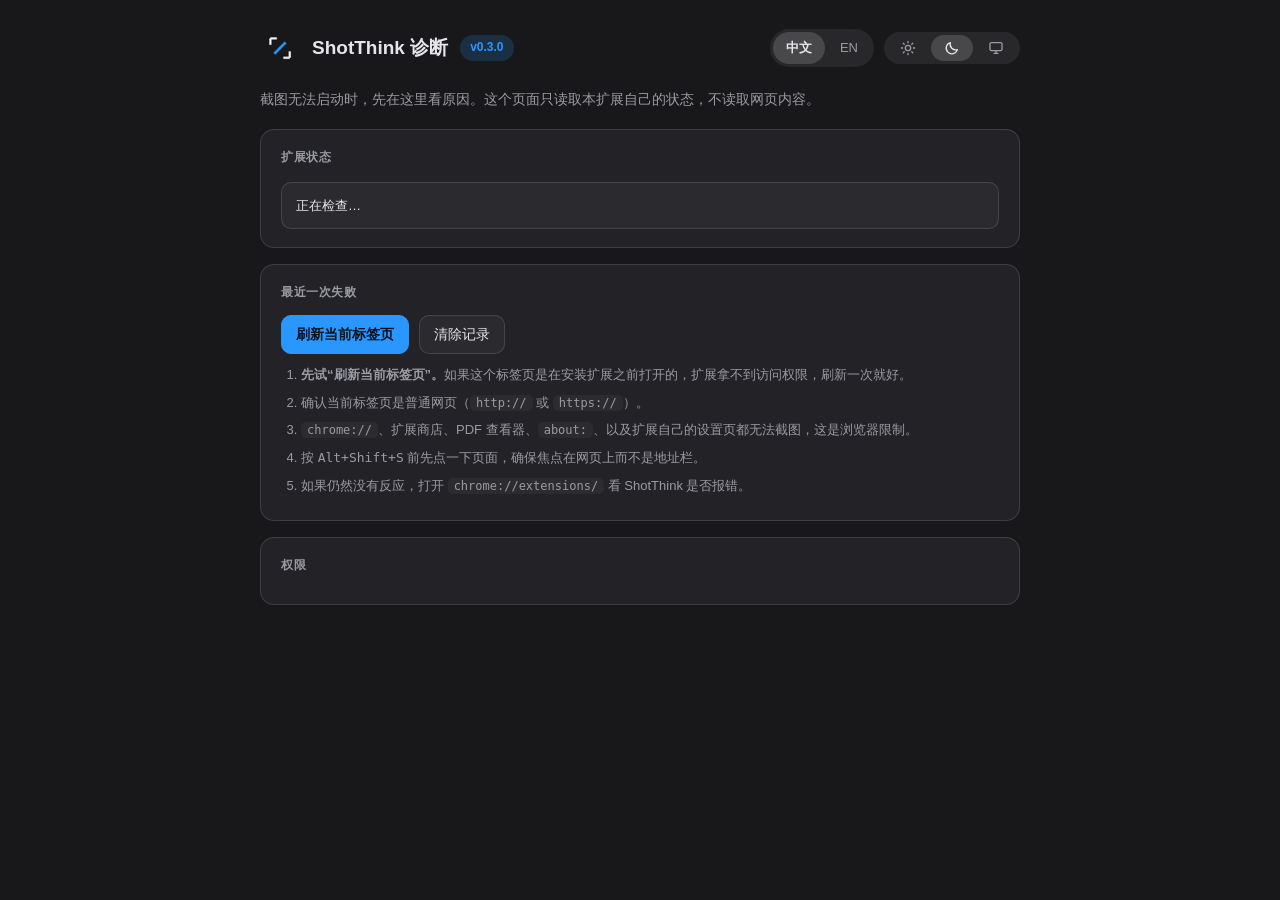
==== ui/diagnose.html @ 33df820f "feat(ui): language and theme switches, smaller toolbar, fix history layout Three requests from the s" ====
<!doctype html>
<html lang="zh-CN">
<head>
<meta charset="utf-8">
<meta name="viewport" content="width=device-width, initial-scale=1">
<title>ShotThink 诊断</title>
<link rel="icon" href="../icons/icon32.png">
<link rel="stylesheet" href="base.css">
</head>
<body>
<main>
  <header>
    <img src="../icons/icon48.png" alt="">
    <h1>ShotThink 诊断</h1>
    <span class="pill" id="version">v0.3.0</span>
    <div class="header-tools">
      <div class="seg" id="langSeg" role="group" aria-label="界面语言">
        <button type="button" data-lang="zh" data-no-i18n aria-pressed="true">中文</button>
        <button type="button" data-lang="en" data-no-i18n aria-pressed="false">EN</button>
      </div>
      <div class="seg" id="themeSeg" role="group" aria-label="主题">
        <button type="button" data-theme-opt="light" aria-pressed="false" title="浅色">
          <svg viewBox="0 0 24 24" fill="none" stroke="currentColor" stroke-width="2" stroke-linecap="round"><circle cx="12" cy="12" r="4"/><path d="M12 2v2M12 20v2M4.9 4.9l1.4 1.4M17.7 17.7l1.4 1.4M2 12h2M20 12h2M4.9 19.1l1.4-1.4M17.7 6.3l1.4-1.4"/></svg>
        </button>
        <button type="button" data-theme-opt="dark" aria-pressed="true" title="深色">
          <svg viewBox="0 0 24 24" fill="none" stroke="currentColor" stroke-width="2" stroke-linejoin="round"><path d="M20 14.5A8.5 8.5 0 0 1 9.5 4a8.5 8.5 0 1 0 10.5 10.5z"/></svg>
        </button>
        <button type="button" data-theme-opt="system" aria-pressed="false" title="跟随系统">
          <svg viewBox="0 0 24 24" fill="none" stroke="currentColor" stroke-width="2" stroke-linecap="round"><rect x="3" y="4" width="18" height="12" rx="2"/><path d="M9 20h6M12 16v4"/></svg>
        </button>
      </div>
    </div>
  </header>

  <p class="intro">
    截图无法启动时，先在这里看原因。这个页面只读取本扩展自己的状态，不读取网页内容。
  </p>

  <section class="panel">
    <h2>扩展状态</h2>
    <div id="checks"></div>
    <div class="verdict" id="verdict">正在检查…</div>
  </section>

  <section class="panel">
    <h2>最近一次失败</h2>
    <div id="lastError"></div>
    <div class="actions">
      <button class="primary" id="reload">刷新当前标签页</button>
      <button id="clear">清除记录</button>
    </div>
    <ol>
      <li><strong>先试“刷新当前标签页”。</strong>如果这个标签页是在安装扩展之前打开的，扩展拿不到访问权限，刷新一次就好。</li>
      <li>确认当前标签页是普通网页（<code>http://</code> 或 <code>https://</code>）。</li>
      <li><code>chrome://</code>、扩展商店、PDF 查看器、<code>about:</code>、以及扩展自己的设置页都无法截图，这是浏览器限制。</li>
      <li>按 <kbd>Alt+Shift+S</kbd> 前先点一下页面，确保焦点在网页上而不是地址栏。</li>
      <li>如果仍然没有反应，打开 <code>chrome://extensions/</code> 看 ShotThink 是否报错。</li>
    </ol>
  </section>

  <section class="panel">
    <h2>权限</h2>
    <div id="perms"></div>
  </section>
</main>
<script src="../src/i18n.js"></script>
<script src="prefs.js"></script>
<script src="diagnose.js"></script>
</body>
</html>
---- ui/base.css ----
/* ShotThink shared UI: theme tokens, layout, and the component set used by the
 * options and diagnostics pages.
 *
 * Themes are driven by `data-theme` on <html>, resolved in JS from the stored
 * preference. "system" is resolved to light or dark before this applies, so the
 * stylesheet only ever needs two states.
 */

:root {
  --bg: #18181b;
  --panel: #232327;
  --panel-2: rgba(255, 255, 255, .04);
  --line: rgba(255, 255, 255, .12);
  --text: #e5e5ea;
  --muted: #9a9aa2;
  --accent: #2997ff;
  --accent-ink: #04121f;
  --ok: #68dc8c;
  --warn: #e4bd64;
  --err: #d98585;
  --seg-bg: rgba(255, 255, 255, .07);
  --seg-active: rgba(255, 255, 255, .15);
  --seg-shadow: none;
  --radius: 14px;
  color-scheme: dark;
}

:root[data-theme="light"] {
  --bg: #f4f5f7;
  --panel: #ffffff;
  --panel-2: rgba(0, 0, 0, .03);
  --line: rgba(0, 0, 0, .10);
  --text: #1c1c1e;
  --muted: #6b6b73;
  --accent: #0a84ff;
  --accent-ink: #ffffff;
  --ok: #12894a;
  --warn: #8a6100;
  --err: #c0392b;
  --seg-bg: #e8ebf1;
  --seg-active: #ffffff;
  --seg-shadow: 0 1px 3px rgba(0, 0, 0, .14);
  color-scheme: light;
}

* { box-sizing: border-box; }

body {
  margin: 0;
  padding: 28px 20px 60px;
  background: var(--bg);
  color: var(--text);
  font: 14px/1.65 -apple-system, "Segoe UI", "Microsoft YaHei", sans-serif;
}

main { max-width: 760px; margin: 0 auto; }

header {
  display: flex;
  align-items: center;
  gap: 12px;
  margin-bottom: 20px;
  flex-wrap: wrap;
}
header img { width: 40px; height: 40px; }
h1 { margin: 0; font-size: 19px; font-weight: 600; }
.header-tools { margin-left: auto; display: flex; align-items: center; gap: 10px; flex-wrap: wrap; }

.pill {
  padding: 3px 10px;
  border-radius: 999px;
  background: color-mix(in srgb, var(--accent) 18%, transparent);
  color: var(--accent);
  font-size: 12px;
  font-weight: 600;
  white-space: nowrap;
}

h2 {
  margin: 0 0 10px;
  font-size: 12px;
  font-weight: 600;
  letter-spacing: .05em;
  text-transform: uppercase;
  color: var(--muted);
}

.panel {
  background: var(--panel);
  border: 1px solid var(--line);
  border-radius: var(--radius);
  padding: 18px 20px;
  margin-bottom: 16px;
}

.intro { margin: 0 0 18px; color: var(--muted); }
.intro kbd {
  background: var(--panel-2);
  border: 1px solid var(--line);
  border-radius: 5px;
  padding: 1px 6px;
  font-family: ui-monospace, Consolas, monospace;
  font-size: 12px;
}

.row {
  display: flex;
  align-items: baseline;
  gap: 10px;
  padding: 7px 0;
  border-bottom: 1px solid var(--line);
  font-size: 13px;
}
.row:last-child { border-bottom: none; }
.row .k { color: var(--muted); min-width: 170px; flex-shrink: 0; }
.row .v { margin-left: auto; text-align: right; word-break: break-all; }
.row a.v { color: var(--accent); text-decoration: none; }

textarea {
  width: 100%;
  min-height: 110px;
  resize: vertical;
  background: var(--panel-2);
  color: var(--text);
  border: 1px solid var(--line);
  border-radius: 10px;
  padding: 10px 12px;
  font: inherit;
}
textarea:focus { outline: none; border-color: var(--accent); }

button {
  background: var(--panel-2);
  color: var(--text);
  border: 1px solid var(--line);
  border-radius: 10px;
  padding: 7px 14px;
  font: inherit;
  cursor: pointer;
}
button:hover { background: color-mix(in srgb, var(--text) 8%, transparent); }
button.primary {
  background: var(--accent);
  border-color: var(--accent);
  color: var(--accent-ink);
  font-weight: 600;
}
button.quiet { background: transparent; }
button:disabled { opacity: .5; cursor: default; }

.actions { display: flex; align-items: center; gap: 10px; margin-top: 12px; flex-wrap: wrap; }
.status { color: var(--muted); font-size: 13px; }

/* Segmented control: the language / theme switch from the reference design. */
.seg {
  display: inline-flex;
  align-items: center;
  gap: 2px;
  padding: 3px;
  background: var(--seg-bg);
  border-radius: 999px;
}
.seg button {
  border: none;
  background: transparent;
  color: var(--muted);
  padding: 5px 13px;
  border-radius: 999px;
  font: inherit;
  font-size: 13px;
  display: inline-flex;
  align-items: center;
  justify-content: center;
  min-width: 34px;
  cursor: pointer;
}
.seg button:hover { background: transparent; color: var(--text); }
.seg button[aria-pressed="true"] {
  background: var(--seg-active);
  color: var(--text);
  box-shadow: var(--seg-shadow);
  font-weight: 600;
}
.seg svg { width: 16px; height: 16px; display: block; }

/* Send history. Each row wraps onto extra lines instead of squeezing the
   "open chat" link into a one-character-wide column. */
.jobs { list-style: none; margin: 0; padding: 0; }
.job {
  display: flex;
  flex-wrap: wrap;
  align-items: baseline;
  gap: 8px 12px;
  padding: 10px 0;
  border-bottom: 1px solid var(--line);
  font-size: 13px;
}
.job:last-child { border-bottom: none; }
.job-name { word-break: break-all; }
.job-state { color: var(--muted); white-space: nowrap; font-size: 12px; }
.job-state.ok { color: var(--ok); }
.job-state.warn { color: var(--warn); }
.job-state.err { color: var(--err); }
.job-link { color: var(--accent); text-decoration: none; white-space: nowrap; flex-shrink: 0; }
.job-note { flex-basis: 100%; font-size: 12px; color: var(--warn); }
.job-note.err { color: var(--err); }

small { display: block; margin-top: 10px; color: var(--muted); font-size: 12px; }
code {
  background: var(--panel-2);
  padding: 1px 6px;
  border-radius: 5px;
  font-family: ui-monospace, Consolas, monospace;
  font-size: 12px;
}

.verdict {
  margin-top: 14px;
  padding: 12px 14px;
  border-radius: 10px;
  font-size: 13px;
  border: 1px solid var(--line);
  background: var(--panel-2);
}
.verdict.ok { border-color: color-mix(in srgb, var(--ok) 45%, transparent); }
.verdict.warn { border-color: color-mix(in srgb, var(--warn) 45%, transparent); }
.verdict.err { border-color: color-mix(in srgb, var(--err) 45%, transparent); }

ol { margin: 10px 0 0; padding-left: 20px; color: var(--muted); font-size: 13px; }
li { margin-bottom: 6px; }
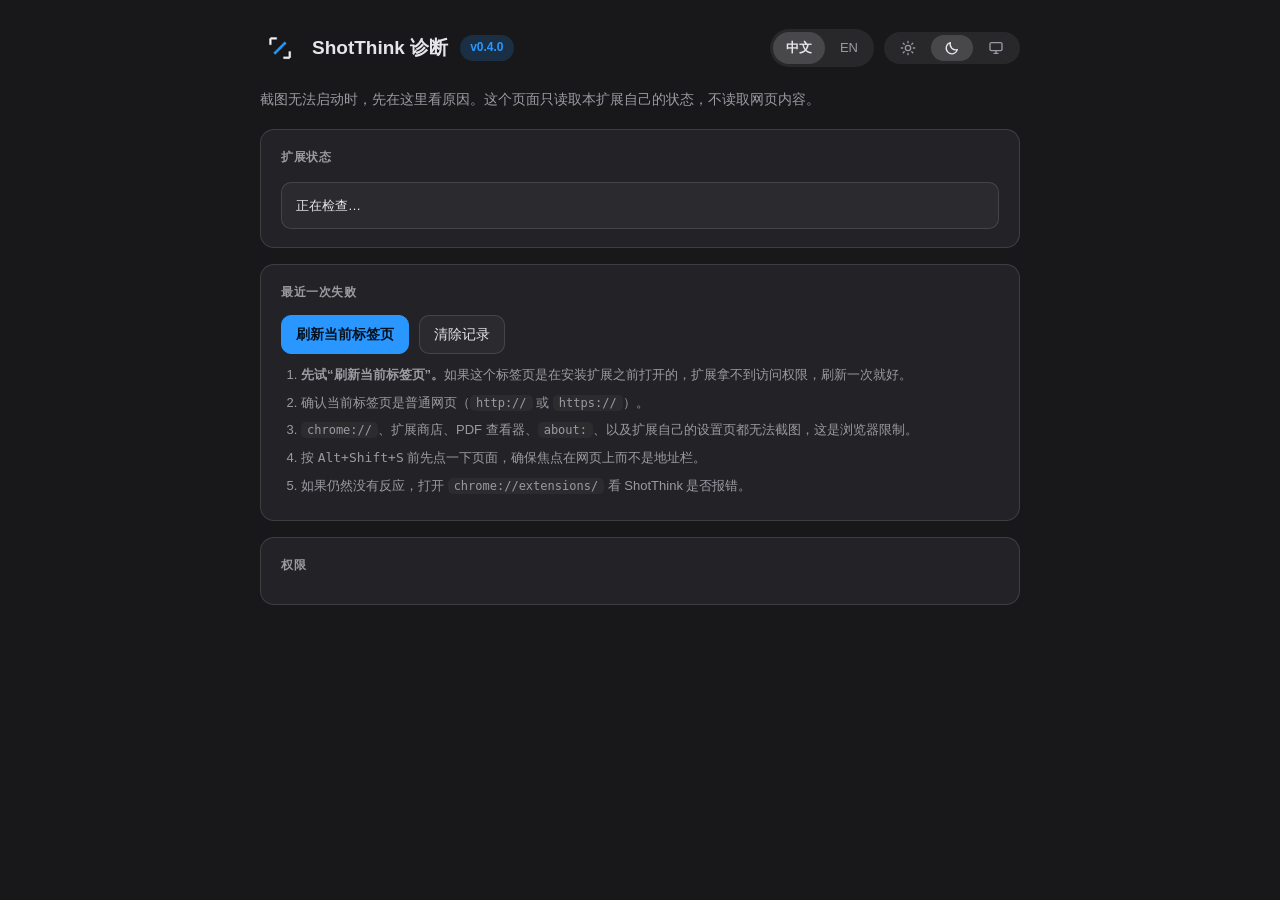
==== commit b57f7c84: "fix(text): make the editor own its colour, open on first click, restyle Three reported problems, all" ====
--- a/ui/diagnose.html
+++ b/ui/diagnose.html
@@ -12,7 +12,7 @@
   <header>
     <img src="../icons/icon48.png" alt="">
     <h1>ShotThink 诊断</h1>
-    <span class="pill" id="version">v0.3.0</span>
+    <span class="pill" id="version">v0.4.0</span>
     <div class="header-tools">
       <div class="seg" id="langSeg" role="group" aria-label="界面语言">
         <button type="button" data-lang="zh" data-no-i18n aria-pressed="true">中文</button>
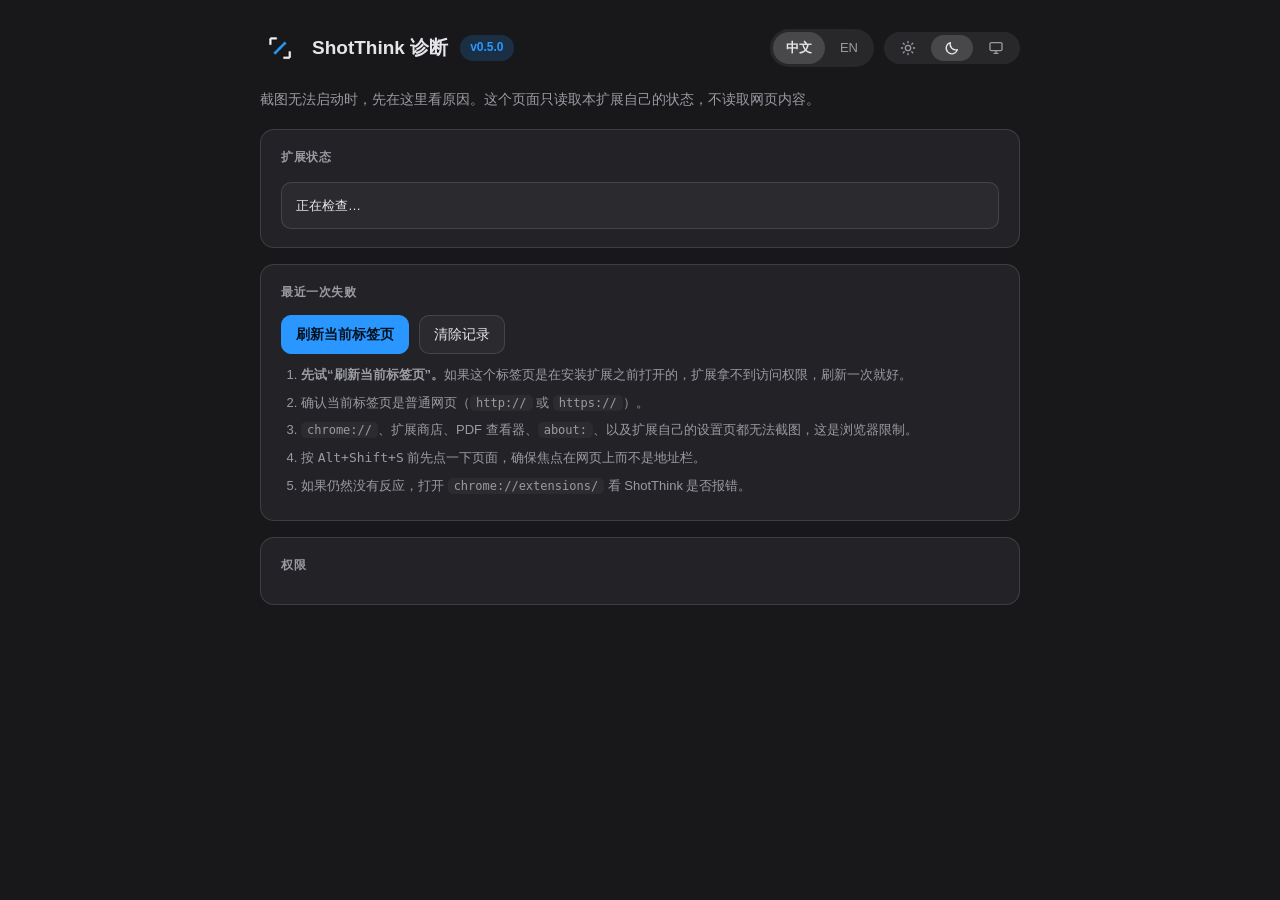
==== commit 79ad0306: "fix(text): transparent centred editor that opens on the tool button Four changes from live feedback," ====
--- a/ui/diagnose.html
+++ b/ui/diagnose.html
@@ -12,7 +12,7 @@
   <header>
     <img src="../icons/icon48.png" alt="">
     <h1>ShotThink 诊断</h1>
-    <span class="pill" id="version">v0.4.0</span>
+    <span class="pill" id="version">v0.5.0</span>
     <div class="header-tools">
       <div class="seg" id="langSeg" role="group" aria-label="界面语言">
         <button type="button" data-lang="zh" data-no-i18n aria-pressed="true">中文</button>
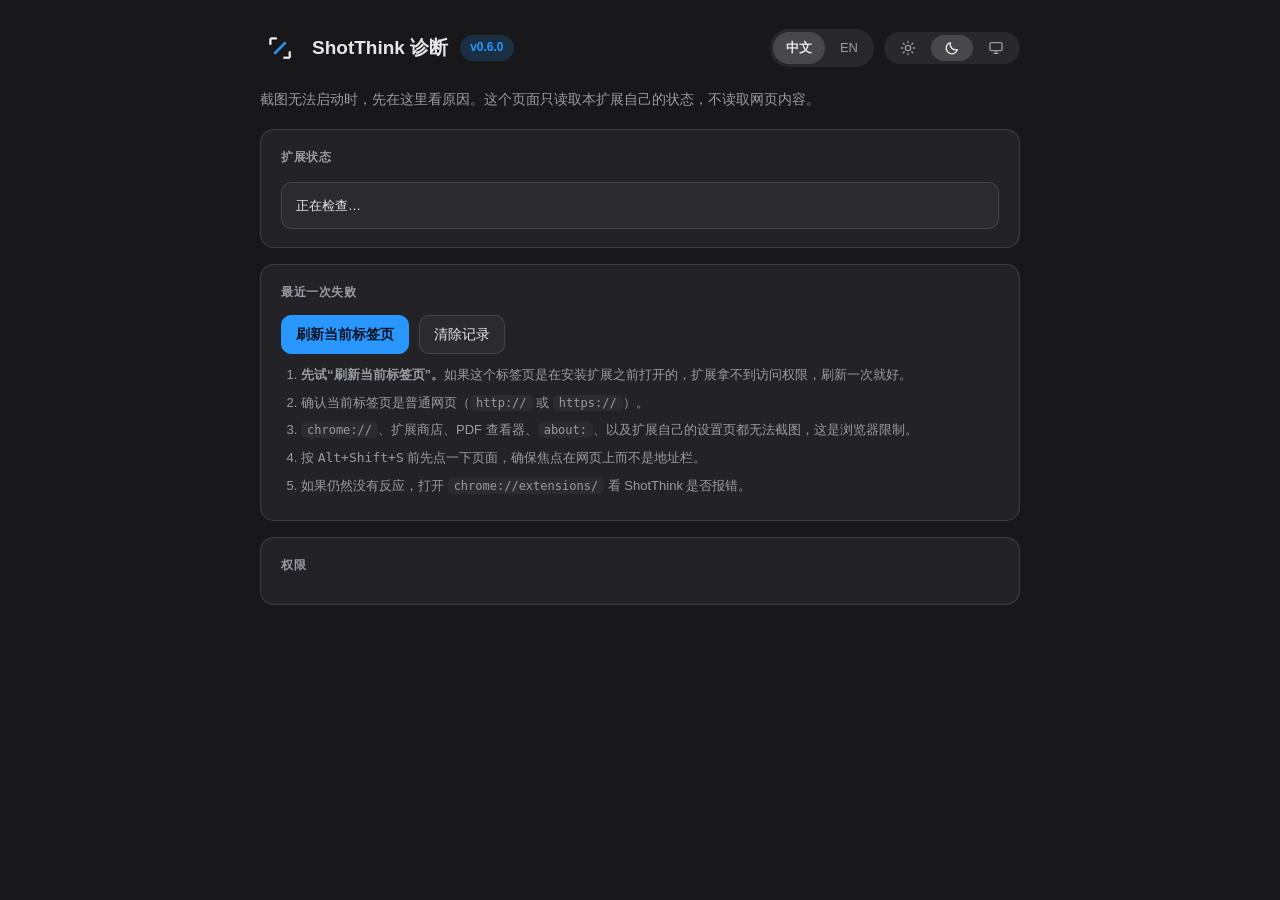
==== commit 48750e88: "fix(text): open the editor at the mouse, restore a findable frame Two problems from live feedback.  " ====
--- a/ui/diagnose.html
+++ b/ui/diagnose.html
@@ -12,7 +12,7 @@
   <header>
     <img src="../icons/icon48.png" alt="">
     <h1>ShotThink 诊断</h1>
-    <span class="pill" id="version">v0.5.0</span>
+    <span class="pill" id="version">v0.6.0</span>
     <div class="header-tools">
       <div class="seg" id="langSeg" role="group" aria-label="界面语言">
         <button type="button" data-lang="zh" data-no-i18n aria-pressed="true">中文</button>
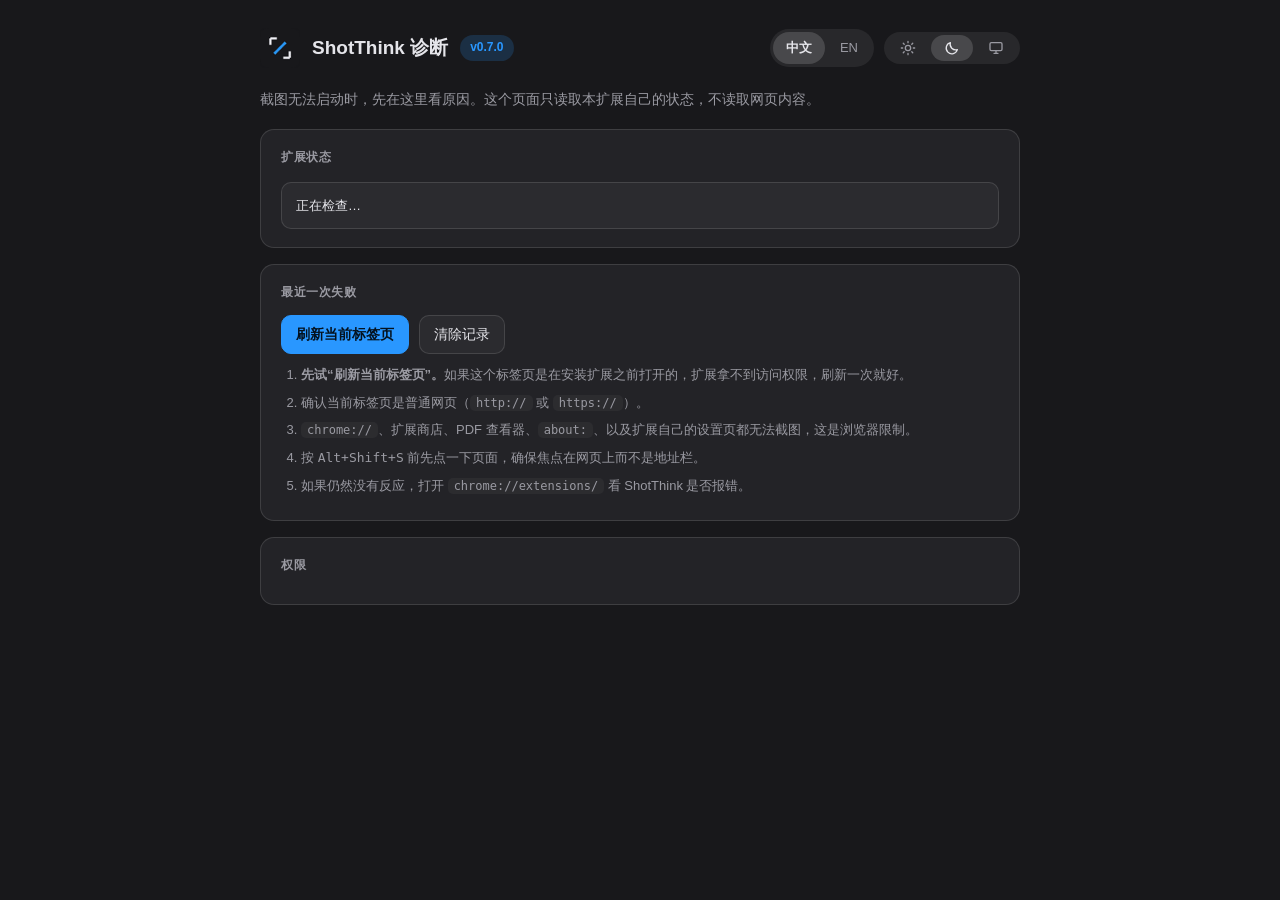
==== commit 789dec42: "fix(text): share one wrapping rule between editor and canvas Three changes from live feedback.  1. C" ====
--- a/ui/diagnose.html
+++ b/ui/diagnose.html
@@ -12,7 +12,7 @@
   <header>
     <img src="../icons/icon48.png" alt="">
     <h1>ShotThink 诊断</h1>
-    <span class="pill" id="version">v0.6.0</span>
+    <span class="pill" id="version">v0.7.0</span>
     <div class="header-tools">
       <div class="seg" id="langSeg" role="group" aria-label="界面语言">
         <button type="button" data-lang="zh" data-no-i18n aria-pressed="true">中文</button>
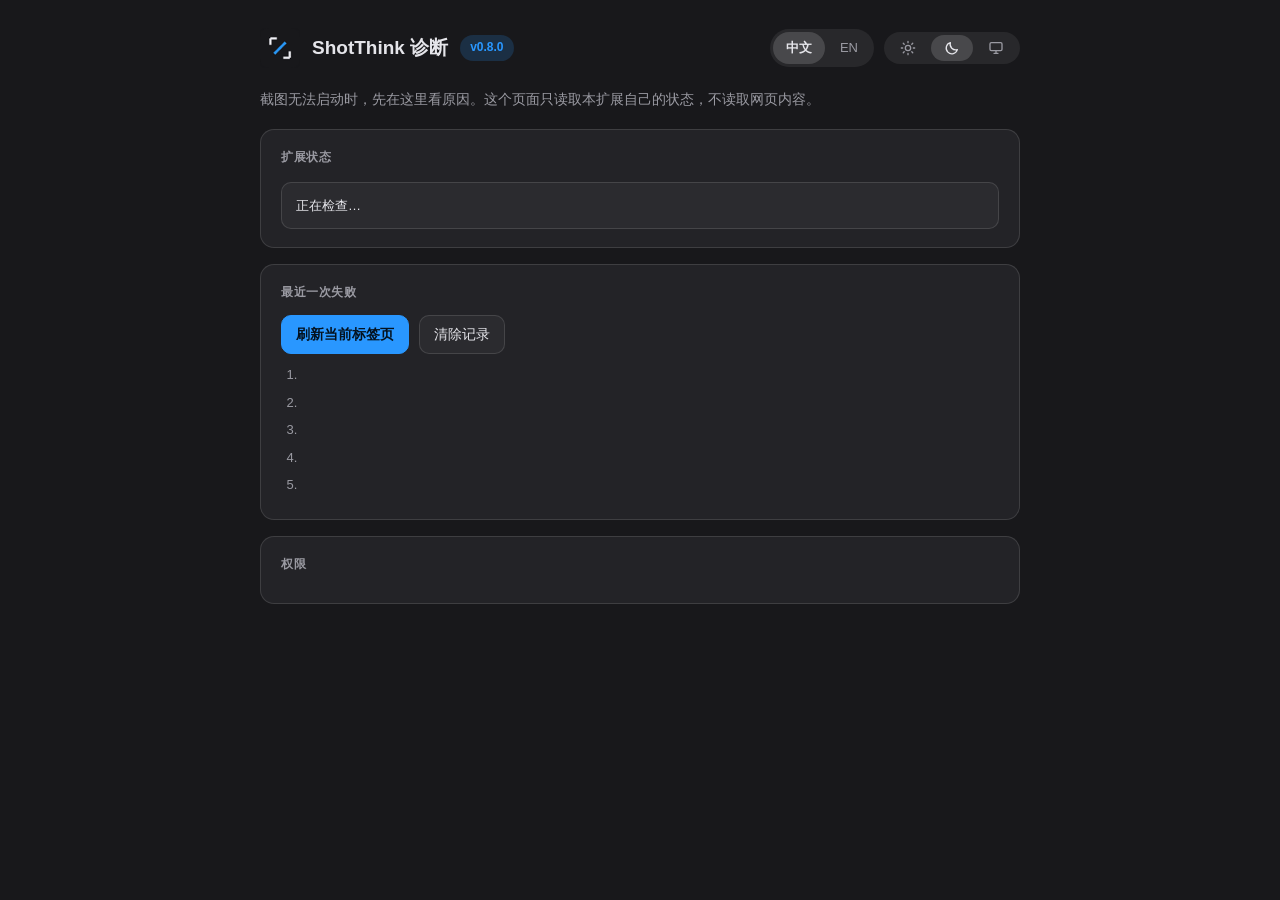
==== commit b41eedbb: "fix: stop reporting a completed rename as failed, finish the English UI 1. A completed rename was re" ====
--- a/ui/diagnose.html
+++ b/ui/diagnose.html
@@ -12,7 +12,7 @@
   <header>
     <img src="../icons/icon48.png" alt="">
     <h1>ShotThink 诊断</h1>
-    <span class="pill" id="version">v0.7.0</span>
+    <span class="pill" id="version">v0.8.0</span>
     <div class="header-tools">
       <div class="seg" id="langSeg" role="group" aria-label="界面语言">
         <button type="button" data-lang="zh" data-no-i18n aria-pressed="true">中文</button>
@@ -49,12 +49,12 @@
       <button class="primary" id="reload">刷新当前标签页</button>
       <button id="clear">清除记录</button>
     </div>
-    <ol>
-      <li><strong>先试“刷新当前标签页”。</strong>如果这个标签页是在安装扩展之前打开的，扩展拿不到访问权限，刷新一次就好。</li>
-      <li>确认当前标签页是普通网页（<code>http://</code> 或 <code>https://</code>）。</li>
-      <li><code>chrome://</code>、扩展商店、PDF 查看器、<code>about:</code>、以及扩展自己的设置页都无法截图，这是浏览器限制。</li>
-      <li>按 <kbd>Alt+Shift+S</kbd> 前先点一下页面，确保焦点在网页上而不是地址栏。</li>
-      <li>如果仍然没有反应，打开 <code>chrome://extensions/</code> 看 ShotThink 是否报错。</li>
+    <ol id="steps">
+      <li data-i18n="先试“刷新当前标签页”。如果这个标签页是在安装扩展之前打开的，扩展拿不到访问权限，刷新一次就好。"></li>
+      <li data-i18n="确认当前标签页是普通网页（http:// 或 https://）。"></li>
+      <li data-i18n="chrome://、扩展商店、PDF 查看器、about:、以及扩展自己的设置页都无法截图，这是浏览器限制。"></li>
+      <li data-i18n="按 Alt+Shift+S 前先点一下页面，确保焦点在网页上而不是地址栏。"></li>
+      <li data-i18n="如果仍然没有反应，打开 chrome://extensions/ 看 ShotThink 是否报错。"></li>
     </ol>
   </section>
 
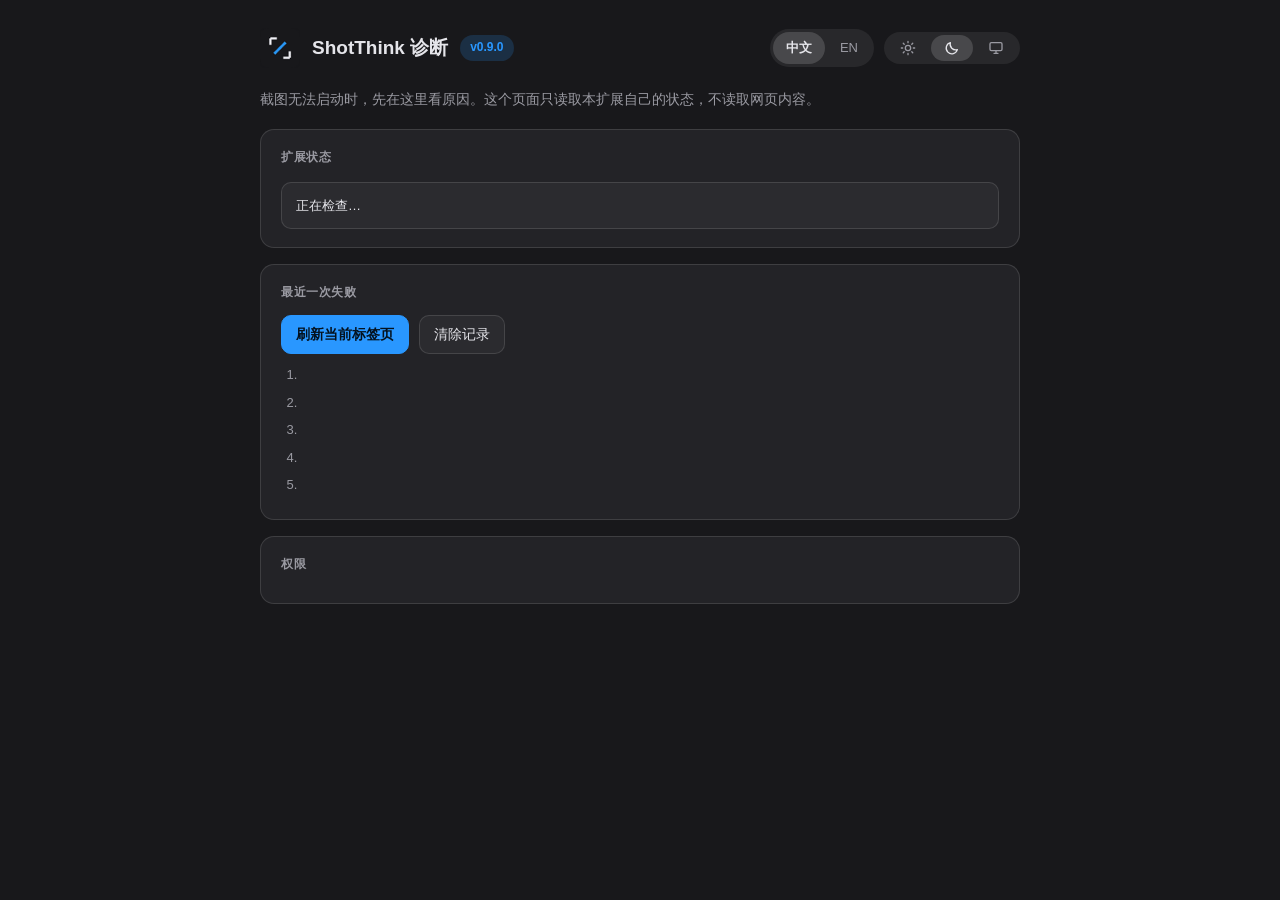
==== commit 89939f60: "fix(i18n): make the language switch a true round trip, clear stale warnings Two problems reported af" ====
--- a/ui/diagnose.html
+++ b/ui/diagnose.html
@@ -12,7 +12,7 @@
   <header>
     <img src="../icons/icon48.png" alt="">
     <h1>ShotThink 诊断</h1>
-    <span class="pill" id="version">v0.8.0</span>
+    <span class="pill" id="version">v0.9.0</span>
     <div class="header-tools">
       <div class="seg" id="langSeg" role="group" aria-label="界面语言">
         <button type="button" data-lang="zh" data-no-i18n aria-pressed="true">中文</button>
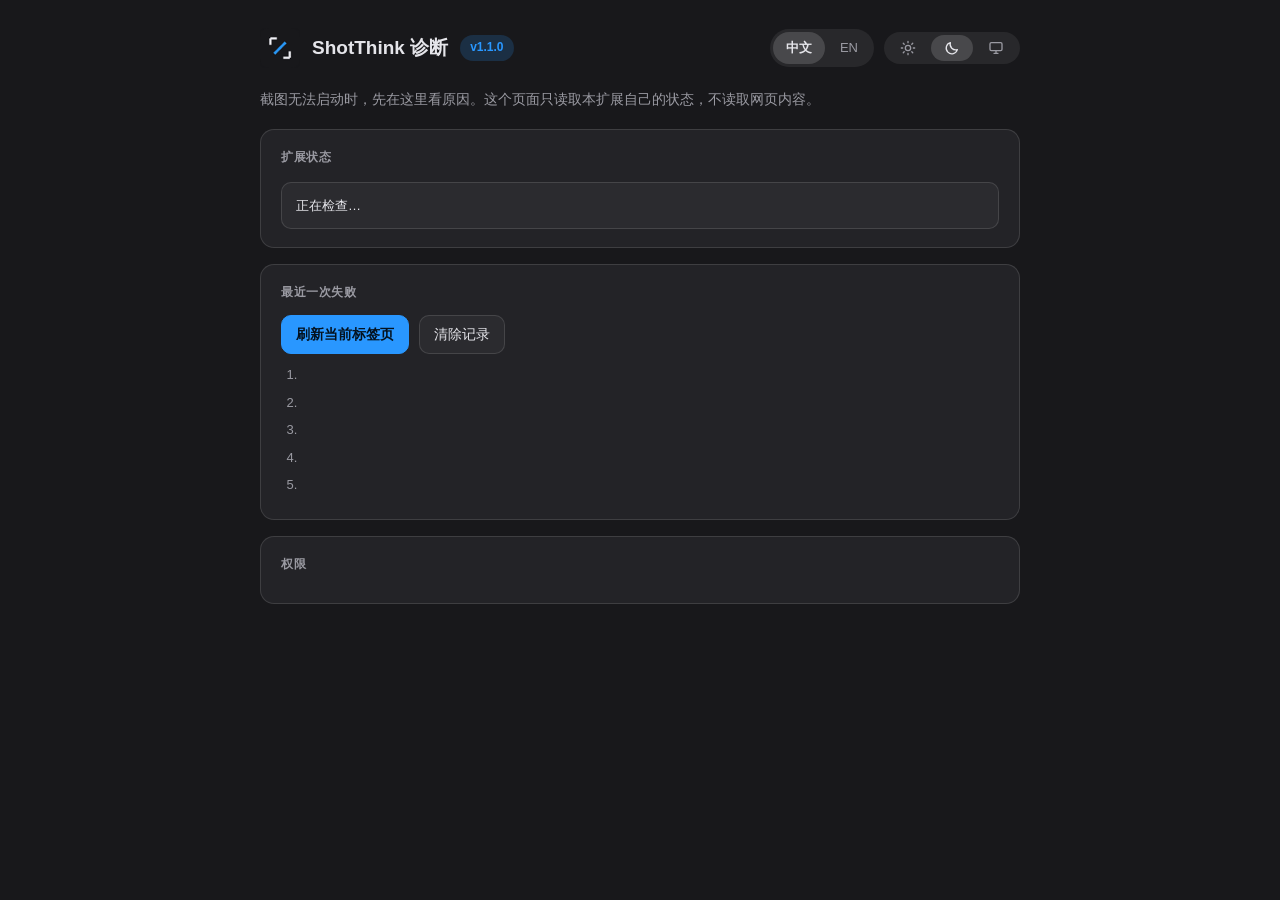
==== commit db0a1243: "feat(options): show the bound shortcut and open Chrome's shortcut settings Adds a dedicated section " ====
--- a/ui/diagnose.html
+++ b/ui/diagnose.html
@@ -12,7 +12,7 @@
   <header>
     <img src="../icons/icon48.png" alt="">
     <h1>ShotThink 诊断</h1>
-    <span class="pill" id="version">v0.9.0</span>
+    <span class="pill" id="version">v1.1.0</span>
     <div class="header-tools">
       <div class="seg" id="langSeg" role="group" aria-label="界面语言">
         <button type="button" data-lang="zh" data-no-i18n aria-pressed="true">中文</button>
--- a/ui/base.css
+++ b/ui/base.css
@@ -114,6 +114,8 @@
 .row:last-child { border-bottom: none; }
 .row .k { color: var(--muted); min-width: 170px; flex-shrink: 0; }
 .row .v { margin-left: auto; text-align: right; word-break: break-all; }
+.row .v.err { color: var(--err); }
+.row .v.ok { color: var(--ok); }
 .row a.v { color: var(--accent); text-decoration: none; }
 
 textarea {
@@ -206,6 +208,15 @@
 .job-note.err { color: var(--err); }
 
 small { display: block; margin-top: 10px; color: var(--muted); font-size: 12px; }
+kbd {
+  background: var(--panel-2);
+  border: 1px solid var(--line);
+  border-radius: 5px;
+  padding: 1px 6px;
+  font-family: ui-monospace, Consolas, monospace;
+  font-size: 12px;
+  color: var(--text);
+}
 code {
   background: var(--panel-2);
   padding: 1px 6px;
